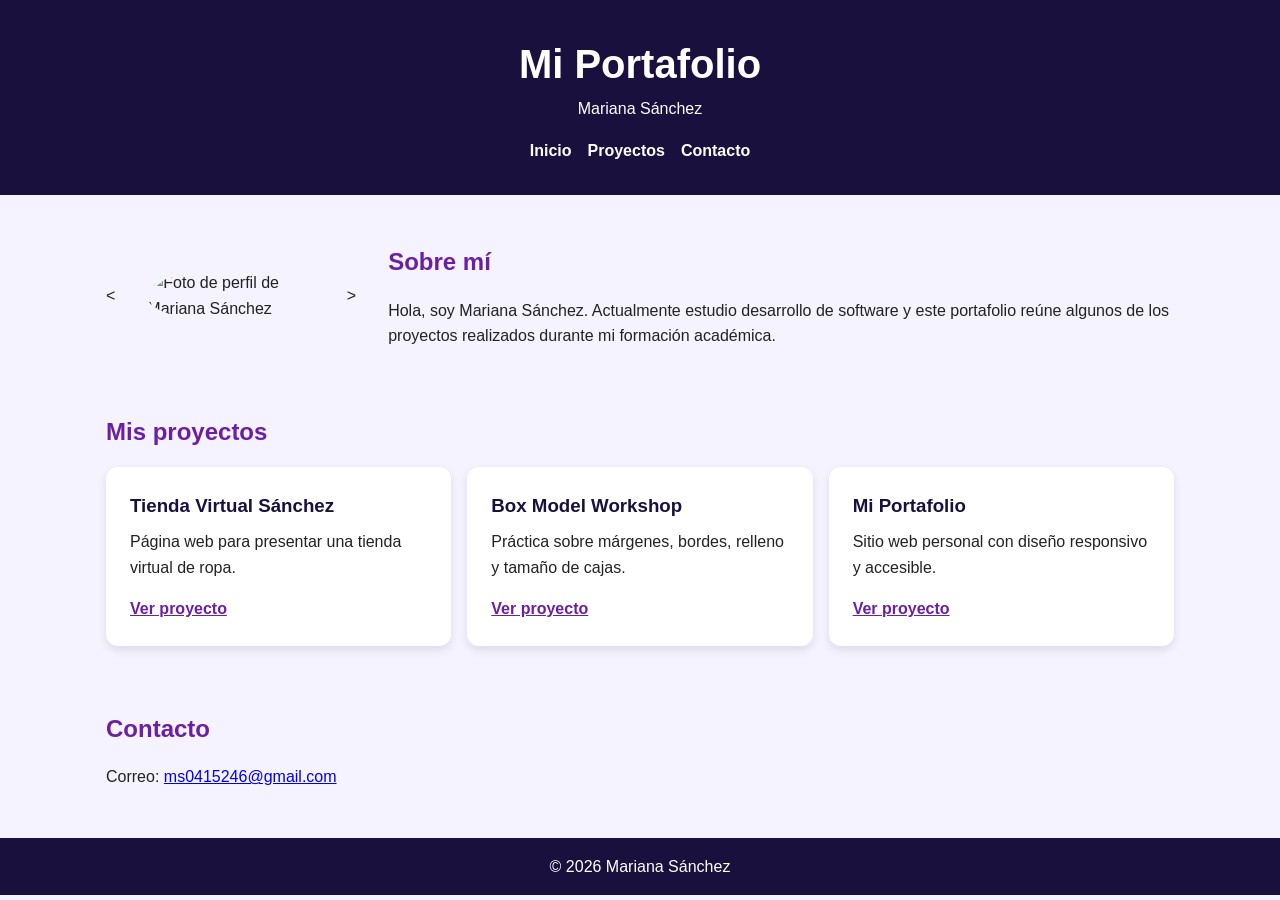
==== Clases/Clase5/Workshop-Responsivo-Accesible/MiPortafolio/index.html @ 10bd6acf "fix: actualizar perfil y avatar Se actualiza la imagen de perfil (pendiente de agregar el archivo co" ====
<!DOCTYPE html>
<html lang="es">
<head>
    <meta charset="UTF-8">
    <meta name="viewport" content="width=device-width, initial-scale=1.0">
    <title>Mi Portafolio</title>
    <link rel="stylesheet" href="styles.css">
</head>
<body>

    <header class="header">
        <h1>Mi Portafolio</h1>
        <p>Mariana Sánchez</p>

        <nav aria-label="Menú principal">
            <ul class="menu">
                <li><a href="#inicio">Inicio</a></li>
                <li><a href="#proyectos">Proyectos</a></li>
                <li><a href="#contacto">Contacto</a></li>
            </ul>
        </nav>
    </header>

    <main>
        <section id="inicio" class="perfil">
            <<img src="img/perfil.jpg" alt="Foto de perfil de Mariana Sánchez">>

            <div class="perfil-info">
                <h2>Sobre mí</h2>
                <p>
                    Hola, soy Mariana Sánchez. Actualmente estudio desarrollo de software y
                    este portafolio reúne algunos de los proyectos realizados durante mi
                    formación académica.
                </p>
            </div>
        </section>

        <section id="proyectos" class="proyectos">
            <h2>Mis proyectos</h2>

            <div class="grid-proyectos">
                <article class="card">
                    <h3>Tienda Virtual Sánchez</h3>
                    <p>Página web para presentar una tienda virtual de ropa.</p>
                    <a href="#" aria-label="Ver proyecto Tienda Virtual Sánchez">Ver proyecto</a>
                </article>

                <article class="card">
                    <h3>Box Model Workshop</h3>
                    <p>Práctica sobre márgenes, bordes, relleno y tamaño de cajas.</p>
                    <a href="#" aria-label="Ver proyecto Box Model Workshop">Ver proyecto</a>
                </article>

                <article class="card">
                    <h3>Mi Portafolio</h3>
                    <p>Sitio web personal con diseño responsivo y accesible.</p>
                    <a href="#" aria-label="Ver proyecto Mi Portafolio">Ver proyecto</a>
                </article>
            </div>
        </section>

        <section id="contacto" class="contacto">
            <h2>Contacto</h2>
            <p>Correo: <a href="mailto:ms0415246@gmail.com">ms0415246@gmail.com</a></p>
        </section>
    </main>

    <footer>
        <p>&copy; 2026 Mariana Sánchez</p>
    </footer>

</body>
</html>
---- Clases/Clase5/Workshop-Responsivo-Accesible/MiPortafolio/styles.css ----
* {
    margin: 0;
    padding: 0;
    box-sizing: border-box;
}

body {
    font-family: Arial, Helvetica, sans-serif;
    background-color: #f5f3ff;
    color: #222;
    line-height: 1.6;
}

.header {
    background-color: #1a103d;
    color: white;
    text-align: center;
    padding: 2rem 1rem;
}

.header h1 {
    font-size: 2.5rem;
}

.menu {
    list-style: none;
    display: flex;
    justify-content: center;
    gap: 1rem;
    margin-top: 1rem;
}

.menu a {
    color: white;
    text-decoration: none;
    font-weight: bold;
}

.menu a:hover,
.menu a:focus {
    color: #d36bff;
    outline: 2px solid #d36bff;
    padding: 4px;
}

.perfil {
    max-width: 1100px;
    margin: 2rem auto;
    padding: 1rem;
    display: flex;
    align-items: center;
    gap: 2rem;
}

.perfil img {
    width: 250px;
    border-radius: 50%;
}

.perfil-info h2,
.proyectos h2,
.contacto h2 {
    color: #6b1fa2;
    margin-bottom: 1rem;
}

.proyectos {
    max-width: 1100px;
    margin: auto;
    padding: 1rem;
}

.grid-proyectos {
    display: grid;
    grid-template-columns: repeat(3, 1fr);
    gap: 1rem;
}

.card {
    background-color: white;
    padding: 1.5rem;
    border-radius: 12px;
    box-shadow: 0 4px 10px rgba(0,0,0,0.1);
}

.card h3 {
    color: #1a103d;
    margin-bottom: 0.5rem;
}

.card a {
    display: inline-block;
    margin-top: 1rem;
    color: #6b1fa2;
    font-weight: bold;
}

.card a:focus {
    outline: 2px solid #6b1fa2;
    padding: 4px;
}

.contacto {
    max-width: 1100px;
    margin: 2rem auto;
    padding: 1rem;
}

footer {
    background-color: #1a103d;
    color: white;
    text-align: center;
    padding: 1rem;
}

/* Pantallas medianas: 2 columnas */
@media (min-width: 600px) and (max-width: 1024px) {
    .grid-proyectos {
        grid-template-columns: repeat(2, 1fr);
    }
}

/* Pantallas pequeñas: menú vertical y proyectos apilados */
@media (max-width: 599px) {
    .header {
        padding: 1.5rem 1rem;
    }

    .header h1 {
        font-size: 1.8rem;
    }

    .menu {
        flex-direction: column;
        gap: 0.5rem;
    }

    .perfil {
        flex-direction: column;
        text-align: center;
        margin: 1rem auto;
        gap: 1rem;
    }

    .perfil img {
    width: 250px;
    height: 250px;
    object-fit: cover;
    border-radius: 50%;
    border: 4px solid #6b1fa2;
}

    .grid-proyectos {
        grid-template-columns: 1fr;
    }

    .card {
        padding: 1rem;
    }

    body {
        font-size: 0.95rem;
    }
}
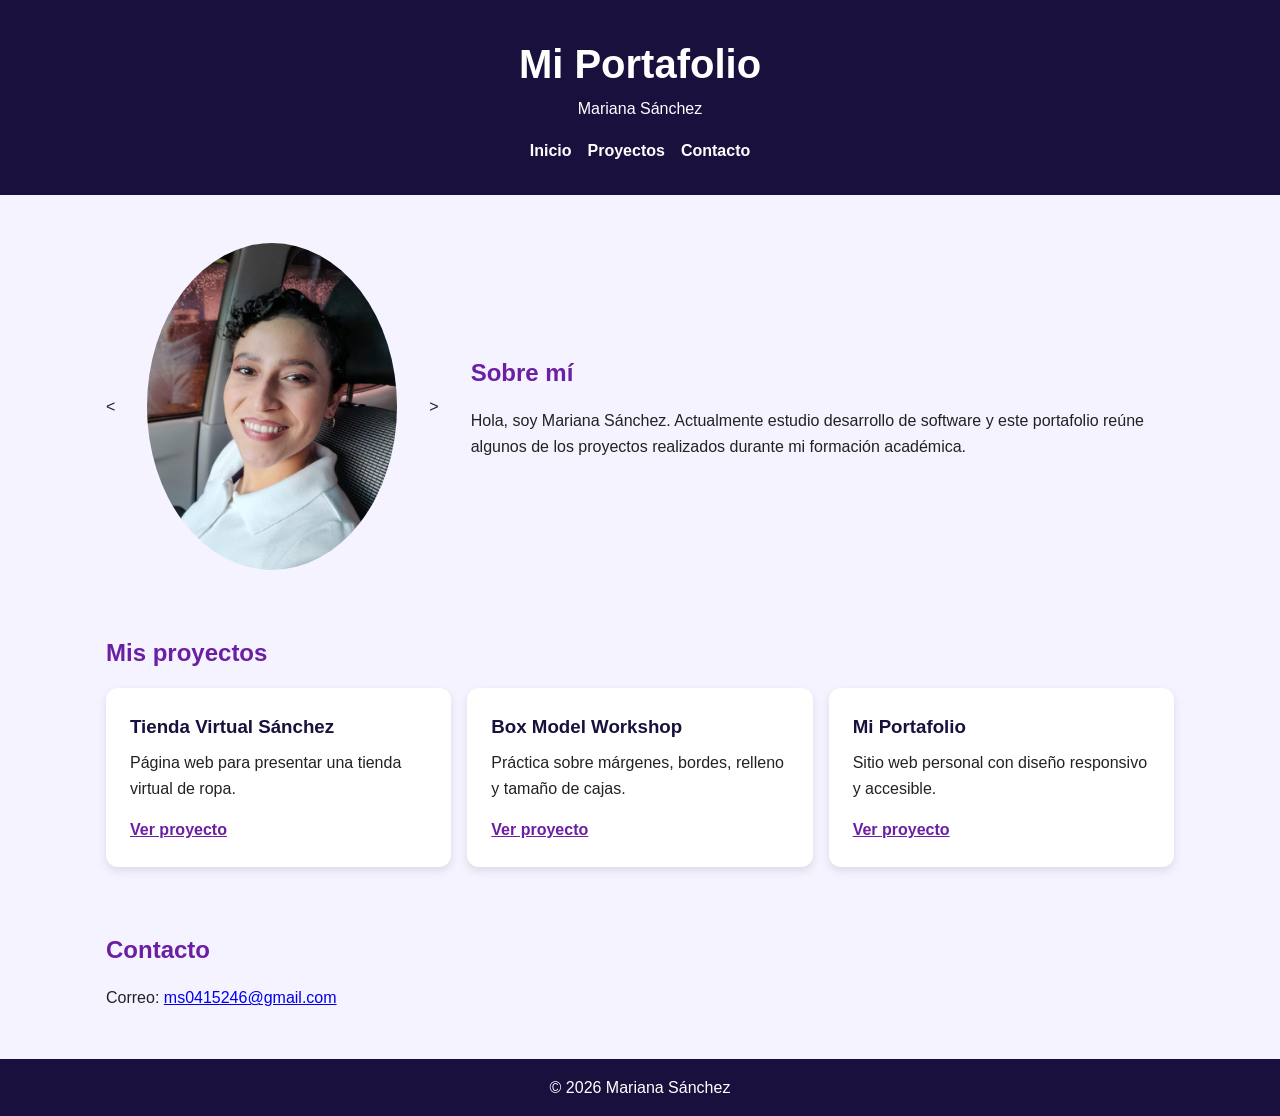
==== commit f89049ba: "fix: agregar imagen de perfil Se agrega la imagen de perfil al portafolio y se completa la sección d" ====
--- a/Clases/Clase5/Workshop-Responsivo-Accesible/MiPortafolio/index.html
+++ b/Clases/Clase5/Workshop-Responsivo-Accesible/MiPortafolio/index.html
@@ -23,7 +23,7 @@
 
     <main>
         <section id="inicio" class="perfil">
-            <<img src="img/perfil.jpg" alt="Foto de perfil de Mariana Sánchez">>
+            <<img src="img/perfil.jpeg" alt="Foto de perfil de Mariana Sánchez">>
 
             <div class="perfil-info">
                 <h2>Sobre mí</h2>
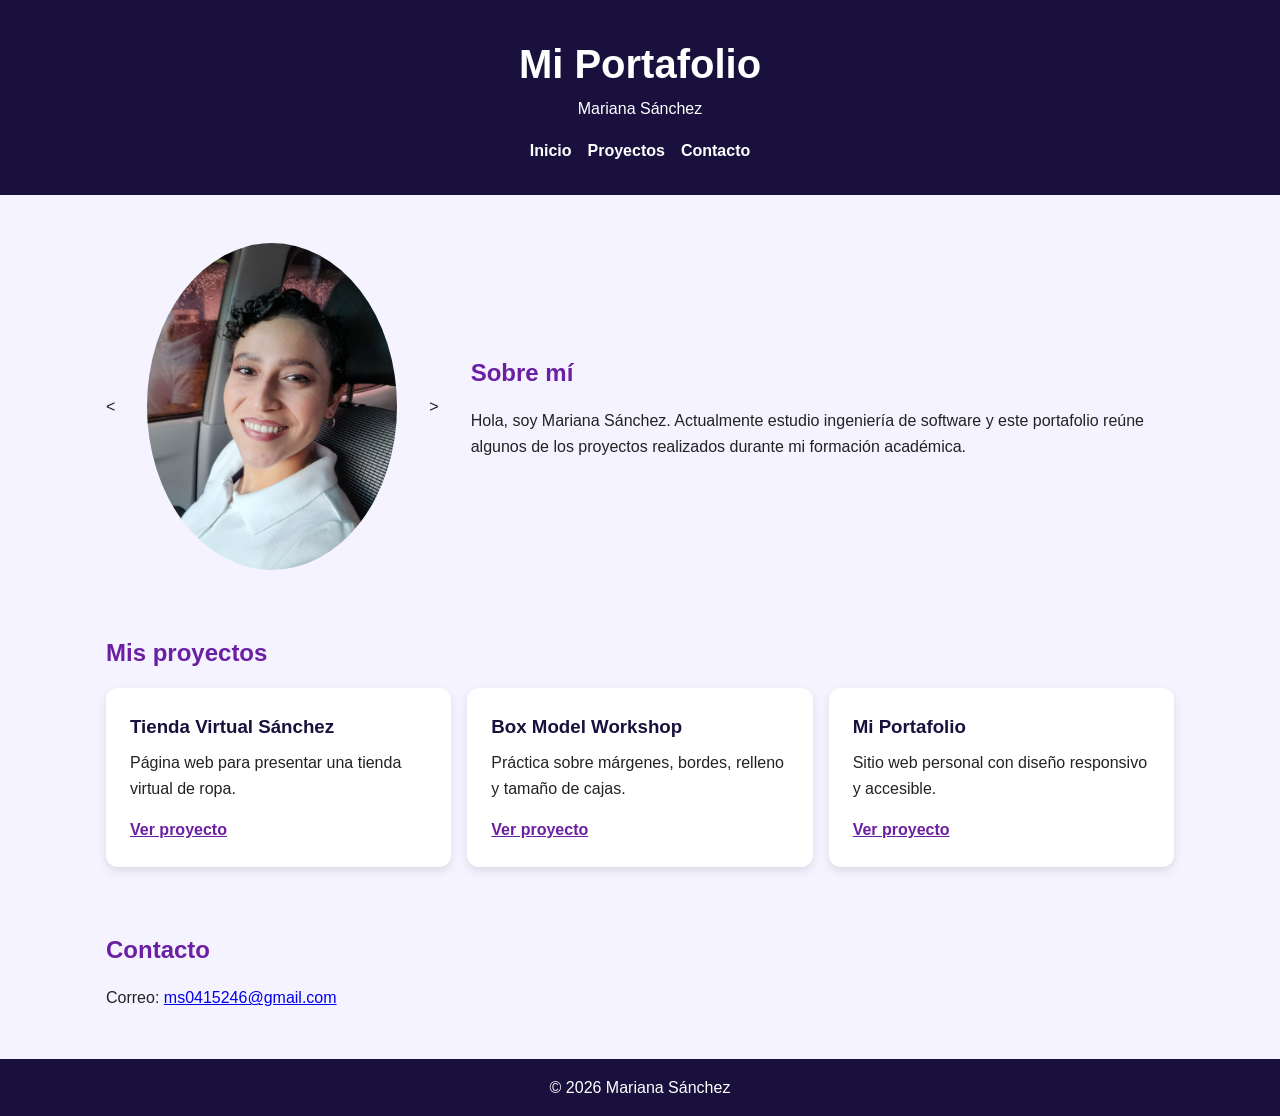
==== commit 0b0d5da6: "fix: corregir carrera en sección Sobre mí Se actualiza la información académica en la sección Sobre " ====
--- a/Clases/Clase5/Workshop-Responsivo-Accesible/MiPortafolio/index.html
+++ b/Clases/Clase5/Workshop-Responsivo-Accesible/MiPortafolio/index.html
@@ -28,7 +28,7 @@
             <div class="perfil-info">
                 <h2>Sobre mí</h2>
                 <p>
-                    Hola, soy Mariana Sánchez. Actualmente estudio desarrollo de software y
+                    Hola, soy Mariana Sánchez. Actualmente estudio ingeniería de software y
                     este portafolio reúne algunos de los proyectos realizados durante mi
                     formación académica.
                 </p>
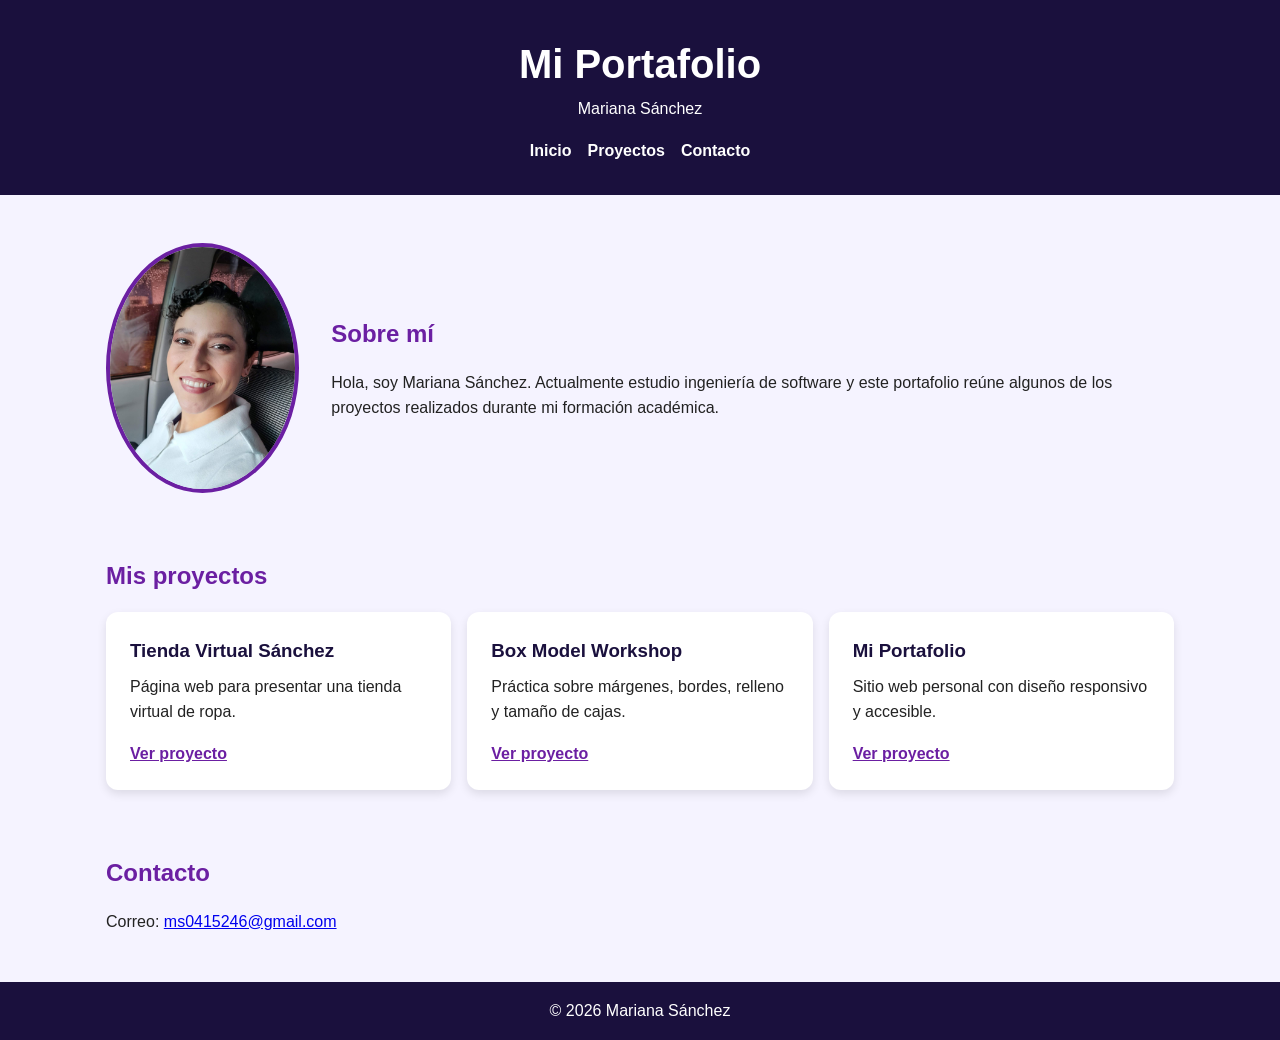
==== commit 760241fb: "fix: corregir extensión de imagen de perfil Se actualiza la referencia de la imagen de perfil para q" ====
--- a/Clases/Clase5/Workshop-Responsivo-Accesible/MiPortafolio/index.html
+++ b/Clases/Clase5/Workshop-Responsivo-Accesible/MiPortafolio/index.html
@@ -23,7 +23,7 @@
 
     <main>
         <section id="inicio" class="perfil">
-            <<img src="img/perfil.jpeg" alt="Foto de perfil de Mariana Sánchez">>
+            <img src="img/perfil.jpeg" alt="Foto de perfil de Mariana Sánchez">
 
             <div class="perfil-info">
                 <h2>Sobre mí</h2>
@@ -42,20 +42,28 @@
                 <article class="card">
                     <h3>Tienda Virtual Sánchez</h3>
                     <p>Página web para presentar una tienda virtual de ropa.</p>
-                    <a href="#" aria-label="Ver proyecto Tienda Virtual Sánchez">Ver proyecto</a>
+                    <a href="https://github.com/ms0415246-spec/laboratorio-01-tienda-sanchez" target="_blank">
+                        Ver proyecto
+                    </a>
                 </article>
 
                 <article class="card">
                     <h3>Box Model Workshop</h3>
                     <p>Práctica sobre márgenes, bordes, relleno y tamaño de cajas.</p>
-                    <a href="#" aria-label="Ver proyecto Box Model Workshop">Ver proyecto</a>
+                    <a href="../../../Clase3/Tareas/BoxModelWorkshop/index.html" target="_blank">
+                        Ver proyecto
+                    </a>
                 </article>
 
                 <article class="card">
-                    <h3>Mi Portafolio</h3>
-                    <p>Sitio web personal con diseño responsivo y accesible.</p>
-                    <a href="#" aria-label="Ver proyecto Mi Portafolio">Ver proyecto</a>
-                </article>
+                <h3>Mi Portafolio</h3>
+                <p>Sitio web personal con diseño responsivo y accesible.</p>
+                <a href="https://github.com/ms0415246-spec/ISW521-Portafolio" 
+                    target="_blank"
+                    aria-label="Ver portafolio completo">
+                    Ver proyecto
+                </a>
+            </article>
             </div>
         </section>
 
--- a/Clases/Clase5/Workshop-Responsivo-Accesible/MiPortafolio/styles.css
+++ b/Clases/Clase5/Workshop-Responsivo-Accesible/MiPortafolio/styles.css
@@ -54,7 +54,10 @@
 
 .perfil img {
     width: 250px;
+    height: 250px;
+    object-fit: cover;
     border-radius: 50%;
+    border: 4px solid #6b1fa2;
 }
 
 .perfil-info h2,
@@ -143,12 +146,9 @@
     }
 
     .perfil img {
-    width: 250px;
-    height: 250px;
-    object-fit: cover;
-    border-radius: 50%;
-    border: 4px solid #6b1fa2;
-}
+    width: 180px;
+    height: 180px;
+    }
 
     .grid-proyectos {
         grid-template-columns: 1fr;
